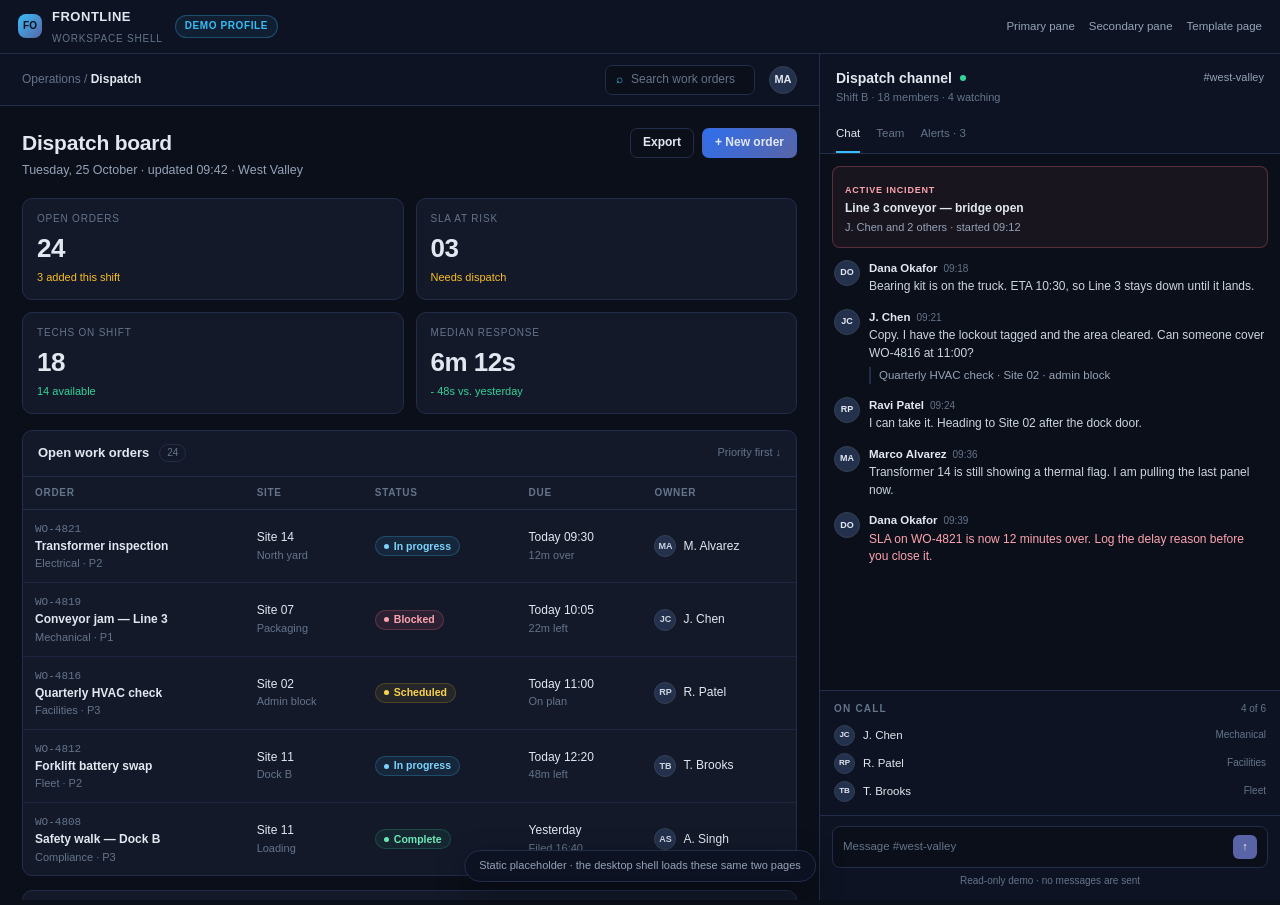
==== demo/index.html @ 97b9a89b "Add a Pages demo profile and a CI selector to build it The template needs a tenant-free way to exerc" ====
<!DOCTYPE html>
<html lang="en">
<head>
<meta charset="UTF-8">
<meta name="viewport" content="width=device-width, initial-scale=1.0">
<title>Frontline Workspace Shell — demo profile</title>
<meta name="description" content="A browser preview of the placeholder Power App used to test the Frontline Workspace Shell template.">
<link rel="stylesheet" href="demo.css">
</head>
<body class="preview-page">
<header class="preview-bar">
    <div class="brand">
        <span class="brand-mark">FO</span>
        <span>
            <span class="brand-name">FRONTLINE</span><br>
            <span class="brand-sub">WORKSPACE SHELL</span>
        </span>
    </div>
    <span class="preview-pill">Demo profile</span>
    <div class="preview-links">
        <a href="primary.html">Primary pane</a>
        <a href="secondary.html">Secondary pane</a>
        <a href="../index.html">Template page</a>
    </div>
</header>
<main class="preview-frame">
    <div class="preview-primary"><iframe src="primary.html" title="Demo primary pane: dispatch board"></iframe></div>
    <div class="preview-secondary"><iframe src="secondary.html" title="Demo secondary pane: dispatch channel"></iframe></div>
</main>
<p class="preview-note">Static placeholder &middot; the desktop shell loads these same two pages</p>
</body>
</html>
---- demo/demo.css ----
:root {
    --bg: #0b0f19;
    --panel: #131929;
    --panel-2: #0d1322;
    --panel-3: #182136;
    --border: #222d4a;
    --ink: #e2e8f0;
    --muted: #94a3b8;
    --faint: #64748b;
    --accent: #38bdf8;
    --accent-2: #5964a6;
    --good: #34d399;
    --warn: #fbbf24;
    --bad: #fb7185;
}
* { margin: 0; padding: 0; box-sizing: border-box; }
html, body { min-height: 100%; }
body {
    font-family: -apple-system, BlinkMacSystemFont, "Segoe UI", Roboto, Helvetica, Arial, sans-serif;
    background: var(--bg);
    color: var(--ink);
    font-size: 14px;
    line-height: 1.45;
    -webkit-font-smoothing: antialiased;
}
a { color: var(--accent); text-decoration: none; }
a:hover { text-decoration: underline; }
button { font: inherit; }
.mono { font-family: ui-monospace, SFMono-Regular, Menlo, Consolas, monospace; }
.muted { color: var(--muted); }
.faint { color: var(--faint); }
.eyebrow {
    font-size: 10px; font-weight: 700; letter-spacing: .12em; text-transform: uppercase;
    color: var(--faint);
}

/* Primary pane: operations board */
.shell { display: flex; min-height: 100vh; }
.rail {
    width: 202px; flex: 0 0 202px; background: var(--panel-2); border-right: 1px solid var(--border);
    display: flex; flex-direction: column; padding: 20px 14px;
}
.brand { display: flex; align-items: center; gap: 10px; padding: 0 6px 22px; }
.brand-mark {
    width: 28px; height: 28px; border-radius: 8px;
    background: linear-gradient(135deg, var(--accent), var(--accent-2));
    display: grid; place-items: center; color: #06121f; font-weight: 900; font-size: 12px;
}
.brand-name { font-size: 13px; font-weight: 800; letter-spacing: .04em; }
.brand-sub { font-size: 10px; color: var(--faint); letter-spacing: .08em; }
.nav-label { padding: 12px 8px 6px; }
.nav { display: flex; flex-direction: column; gap: 2px; }
.nav-item {
    display: flex; align-items: center; gap: 10px; padding: 8px 10px; border-radius: 7px;
    color: var(--muted); font-size: 13px;
}
.nav-item .ico {
    width: 16px; height: 16px; border-radius: 4px; border: 1px solid #334155;
    display: grid; place-items: center; font-size: 9px; color: var(--faint);
}
.nav-item.active { background: rgba(56,189,248,.09); color: var(--ink); }
.nav-item.active .ico { border-color: var(--accent); color: var(--accent); }
.rail-foot { margin-top: auto; padding: 14px 8px 0; border-top: 1px solid var(--border); }
.shift { display: flex; align-items: center; gap: 8px; font-size: 12px; color: var(--muted); }
.shift-dot { width: 7px; height: 7px; border-radius: 50%; background: var(--good); box-shadow: 0 0 0 3px rgba(52,211,153,.12); }
.rail-foot .faint { font-size: 11px; margin-top: 4px; }

.workspace { flex: 1; min-width: 0; display: flex; flex-direction: column; }
.topbar {
    height: 52px; flex: 0 0 52px; border-bottom: 1px solid var(--border);
    display: flex; align-items: center; gap: 14px; padding: 0 22px; background: var(--panel-2);
}
.crumb { font-size: 12px; color: var(--faint); }
.crumb strong { color: var(--ink); font-weight: 600; }
.top-search {
    margin-left: auto; width: 210px; max-width: 34vw; height: 30px; border-radius: 7px;
    border: 1px solid var(--border); background: var(--bg); display: flex; align-items: center;
    gap: 8px; padding: 0 10px; color: var(--faint); font-size: 12px;
}
.top-search span:first-child { color: var(--accent); }
.avatar {
    width: 28px; height: 28px; border-radius: 50%; background: #24314d; color: var(--ink);
    display: grid; place-items: center; font-size: 11px; font-weight: 700;
    border: 1px solid #334155;
}
.content { padding: 22px; overflow: auto; }
.page-head { display: flex; align-items: flex-start; gap: 16px; margin-bottom: 18px; }
.page-head h1 { font-size: 21px; font-weight: 700; letter-spacing: -.01em; }
.page-head p { color: var(--muted); font-size: 12.5px; margin-top: 3px; }
.page-actions { margin-left: auto; display: flex; gap: 8px; }
.btn {
    display: inline-flex; align-items: center; gap: 6px; height: 30px; padding: 0 12px;
    border-radius: 7px; border: 1px solid var(--border); background: var(--panel);
    color: var(--ink); font-size: 12px; font-weight: 600; cursor: default;
}
.btn.primary { background: linear-gradient(135deg, #2f6fed, #5964a6); border-color: transparent; }
.btn.ghost { background: transparent; }

.metrics { display: grid; grid-template-columns: repeat(4, minmax(0, 1fr)); gap: 12px; margin-bottom: 16px; }
.metric {
    background: var(--panel); border: 1px solid var(--border); border-radius: 10px; padding: 13px 14px;
    min-width: 0;
}
.metric .label { font-size: 10px; letter-spacing: .08em; text-transform: uppercase; color: var(--faint); }
.metric .value { font-size: 26px; font-weight: 750; letter-spacing: -.02em; margin-top: 4px; }
.metric .delta { font-size: 11px; margin-top: 2px; color: var(--muted); }
.metric .delta.up { color: var(--warn); }
.metric .delta.good { color: var(--good); }
.columns { display: grid; grid-template-columns: minmax(0, 1.65fr) minmax(220px, .85fr); gap: 14px; align-items: start; }
.card { background: var(--panel); border: 1px solid var(--border); border-radius: 10px; min-width: 0; }
.card-head { display: flex; align-items: center; gap: 10px; padding: 13px 15px; border-bottom: 1px solid var(--border); }
.card-head h2 { font-size: 13px; font-weight: 700; }
.card-head .count { font-size: 10px; color: var(--faint); border: 1px solid var(--border); border-radius: 999px; padding: 1px 7px; }
.card-head .more { margin-left: auto; color: var(--faint); font-size: 11px; }
.table { width: 100%; border-collapse: collapse; }
.table th {
    text-align: left; font-size: 10px; letter-spacing: .07em; text-transform: uppercase;
    color: var(--faint); font-weight: 600; padding: 9px 12px; border-bottom: 1px solid var(--border);
}
.table td { padding: 10px 12px; border-bottom: 1px solid rgba(34,45,74,.7); font-size: 12px; vertical-align: middle; }
.table tr:last-child td { border-bottom: 0; }
.table .id { color: var(--faint); font-size: 11px; }
.table .title { font-weight: 600; }
.table .sub { color: var(--faint); font-size: 11px; margin-top: 1px; }
.chip {
    display: inline-flex; align-items: center; gap: 5px; height: 20px; padding: 0 8px;
    border-radius: 999px; font-size: 10.5px; font-weight: 600; white-space: nowrap;
    border: 1px solid transparent;
}
.chip::before { content: ""; width: 5px; height: 5px; border-radius: 50%; background: currentColor; }
.chip.progress { color: #7dd3fc; background: rgba(56,189,248,.09); border-color: rgba(56,189,248,.25); }
.chip.blocked { color: #fda4af; background: rgba(251,113,133,.1); border-color: rgba(251,113,133,.25); }
.chip.scheduled { color: #fcd34d; background: rgba(251,191,36,.08); border-color: rgba(251,191,36,.2); }
.chip.done { color: #6ee7b7; background: rgba(52,211,153,.08); border-color: rgba(52,211,153,.2); }
.owner { display: flex; align-items: center; gap: 7px; white-space: nowrap; }
.owner-dot {
    width: 22px; height: 22px; border-radius: 50%; background: #24314d; color: #cbd5e1;
    display: grid; place-items: center; font-size: 9px; font-weight: 700; border: 1px solid #334155;
}
.stack { display: flex; flex-direction: column; gap: 14px; }
.watch-list { padding: 6px 15px 12px; }
.watch { padding: 10px 0; border-bottom: 1px solid rgba(34,45,74,.7); }
.watch:last-child { border-bottom: 0; }
.watch-top { display: flex; align-items: center; gap: 8px; font-size: 12px; }
.watch-top strong { font-weight: 600; }
.watch-top .time { margin-left: auto; font-size: 11px; color: var(--bad); font-weight: 600; }
.watch p { font-size: 11px; color: var(--faint); margin-top: 2px; }
.track { height: 4px; border-radius: 999px; background: #1e293b; margin-top: 7px; overflow: hidden; }
.track span { display: block; height: 100%; border-radius: inherit; background: var(--warn); }
.track span.bad { background: var(--bad); }
.note { padding: 13px 15px; font-size: 12px; color: var(--muted); }
.note strong { color: var(--ink); }
.note .who { display: block; margin-top: 7px; font-size: 11px; color: var(--faint); }

/* Secondary pane: dispatch channel */
.chat { min-height: 100vh; background: var(--bg); display: flex; flex-direction: column; }
.chat-head { padding: 14px 16px 0; border-bottom: 1px solid var(--border); background: var(--panel-2); }
.chat-title { display: flex; align-items: center; gap: 8px; }
.chat-title h1 { font-size: 14px; font-weight: 700; }
.online { width: 6px; height: 6px; border-radius: 50%; background: var(--good); }
.chat-sub { font-size: 11px; color: var(--faint); margin: 2px 0 12px; }
.tabs { display: flex; gap: 16px; }
.tab { padding: 7px 0 9px; font-size: 11.5px; color: var(--faint); border-bottom: 2px solid transparent; }
.tab.active { color: var(--ink); border-bottom-color: var(--accent); }
.pinned { margin: 12px 12px 0; padding: 11px 12px; border: 1px solid rgba(251,113,133,.28); background: rgba(251,113,133,.06); border-radius: 8px; }
.pinned .tag { font-size: 9px; letter-spacing: .09em; text-transform: uppercase; color: #fda4af; font-weight: 700; }
.pinned strong { display: block; font-size: 12px; margin-top: 2px; }
.pinned p { font-size: 11px; color: var(--muted); margin-top: 2px; }
.messages { flex: 1; padding: 12px 14px 6px; display: flex; flex-direction: column; gap: 13px; overflow: auto; }
.msg { display: flex; gap: 9px; }
.msg .avatar { width: 26px; height: 26px; flex: 0 0 26px; font-size: 9px; }
.msg-body { min-width: 0; }
.msg-meta { display: flex; align-items: baseline; gap: 6px; }
.msg-meta strong { font-size: 11.5px; }
.msg-meta .time { font-size: 10px; color: var(--faint); }
.msg p { font-size: 12px; color: #cbd5e1; margin-top: 2px; }
.msg .quote { border-left: 2px solid var(--border); padding-left: 8px; color: var(--muted); margin-top: 5px; font-size: 11.5px; }
.msg .alert { color: #fda4af; }
.composer { border-top: 1px solid var(--border); padding: 10px 12px 12px; background: var(--panel-2); }
.composer-box {
    border: 1px solid var(--border); background: var(--bg); border-radius: 8px; padding: 8px 10px;
    font-size: 11.5px; color: var(--faint); display: flex; align-items: center; gap: 8px;
}
.composer-box .send {
    margin-left: auto; width: 24px; height: 24px; border-radius: 6px; border: 0;
    background: var(--accent-2); color: #fff; display: grid; place-items: center; font-size: 11px;
}
.composer-note { font-size: 10px; color: var(--faint); margin-top: 6px; text-align: center; }
.oncall { border-top: 1px solid var(--border); padding: 11px 14px 13px; background: var(--panel-2); }
.oncall-head { display: flex; align-items: center; margin-bottom: 8px; }
.oncall-head .eyebrow { margin-right: auto; }
.oncall-head span:last-child { font-size: 10px; color: var(--faint); }
.people { display: flex; flex-direction: column; gap: 7px; }
.person { display: flex; align-items: center; gap: 8px; font-size: 11.5px; }
.person .avatar { width: 21px; height: 21px; font-size: 8px; border-radius: 50%; }
.person .role { margin-left: auto; font-size: 10px; color: var(--faint); }

/* Demo index: a browser-side preview of the two panes */
.preview-page { height: 100vh; display: flex; flex-direction: column; overflow: hidden; }
.preview-bar {
    flex: 0 0 54px; display: flex; align-items: center; gap: 12px; padding: 0 18px;
    border-bottom: 1px solid var(--border); background: var(--panel-2);
}
.preview-bar .brand { padding: 0; }
.preview-bar .brand-mark { width: 24px; height: 24px; font-size: 10px; }
.preview-pill {
    font-size: 10px; color: var(--accent); border: 1px solid rgba(56,189,248,.3);
    background: rgba(56,189,248,.07); border-radius: 999px; padding: 3px 9px;
    letter-spacing: .06em; text-transform: uppercase; font-weight: 700;
}
.preview-links { margin-left: auto; display: flex; gap: 14px; font-size: 11.5px; color: var(--faint); }
.preview-links a { color: var(--muted); }
.preview-frame { flex: 1; display: flex; gap: 1px; min-height: 0; background: var(--border); }
.preview-frame iframe { border: 0; background: var(--bg); height: 100%; width: 100%; }
.preview-primary { flex: 1 1 auto; min-width: 0; }
.preview-secondary { flex: 0 0 38%; max-width: 460px; min-width: 280px; }
.preview-note {
    position: fixed; left: 50%; bottom: 18px; transform: translateX(-50%);
    background: rgba(13,19,34,.94); border: 1px solid var(--border); border-radius: 999px;
    padding: 7px 14px; font-size: 11px; color: var(--muted); box-shadow: 0 10px 30px rgba(0,0,0,.35);
    white-space: nowrap;
}

@media (max-width: 880px) {
    .rail { display: none; }
    .metrics { grid-template-columns: repeat(2, minmax(0, 1fr)); }
    .columns { grid-template-columns: 1fr; }
    .top-search { width: 150px; }
}
@media (max-width: 600px) {
    .content { padding: 16px; }
    .topbar { padding: 0 16px; }
    .top-search, .crumb span { display: none; }
    .page-head { flex-wrap: wrap; }
    .page-actions { width: 100%; margin-left: 0; }
    .metrics { gap: 8px; }
    .metric .value { font-size: 21px; }
    .table th:nth-child(2), .table td:nth-child(2),
    .table th:nth-child(5), .table td:nth-child(5) { display: none; }
    .preview-frame { flex-direction: column; }
    .preview-secondary { flex: 1 1 55%; max-width: none; min-width: 0; }
    .preview-links { display: none; }
    .preview-note { bottom: 10px; font-size: 10px; }
}
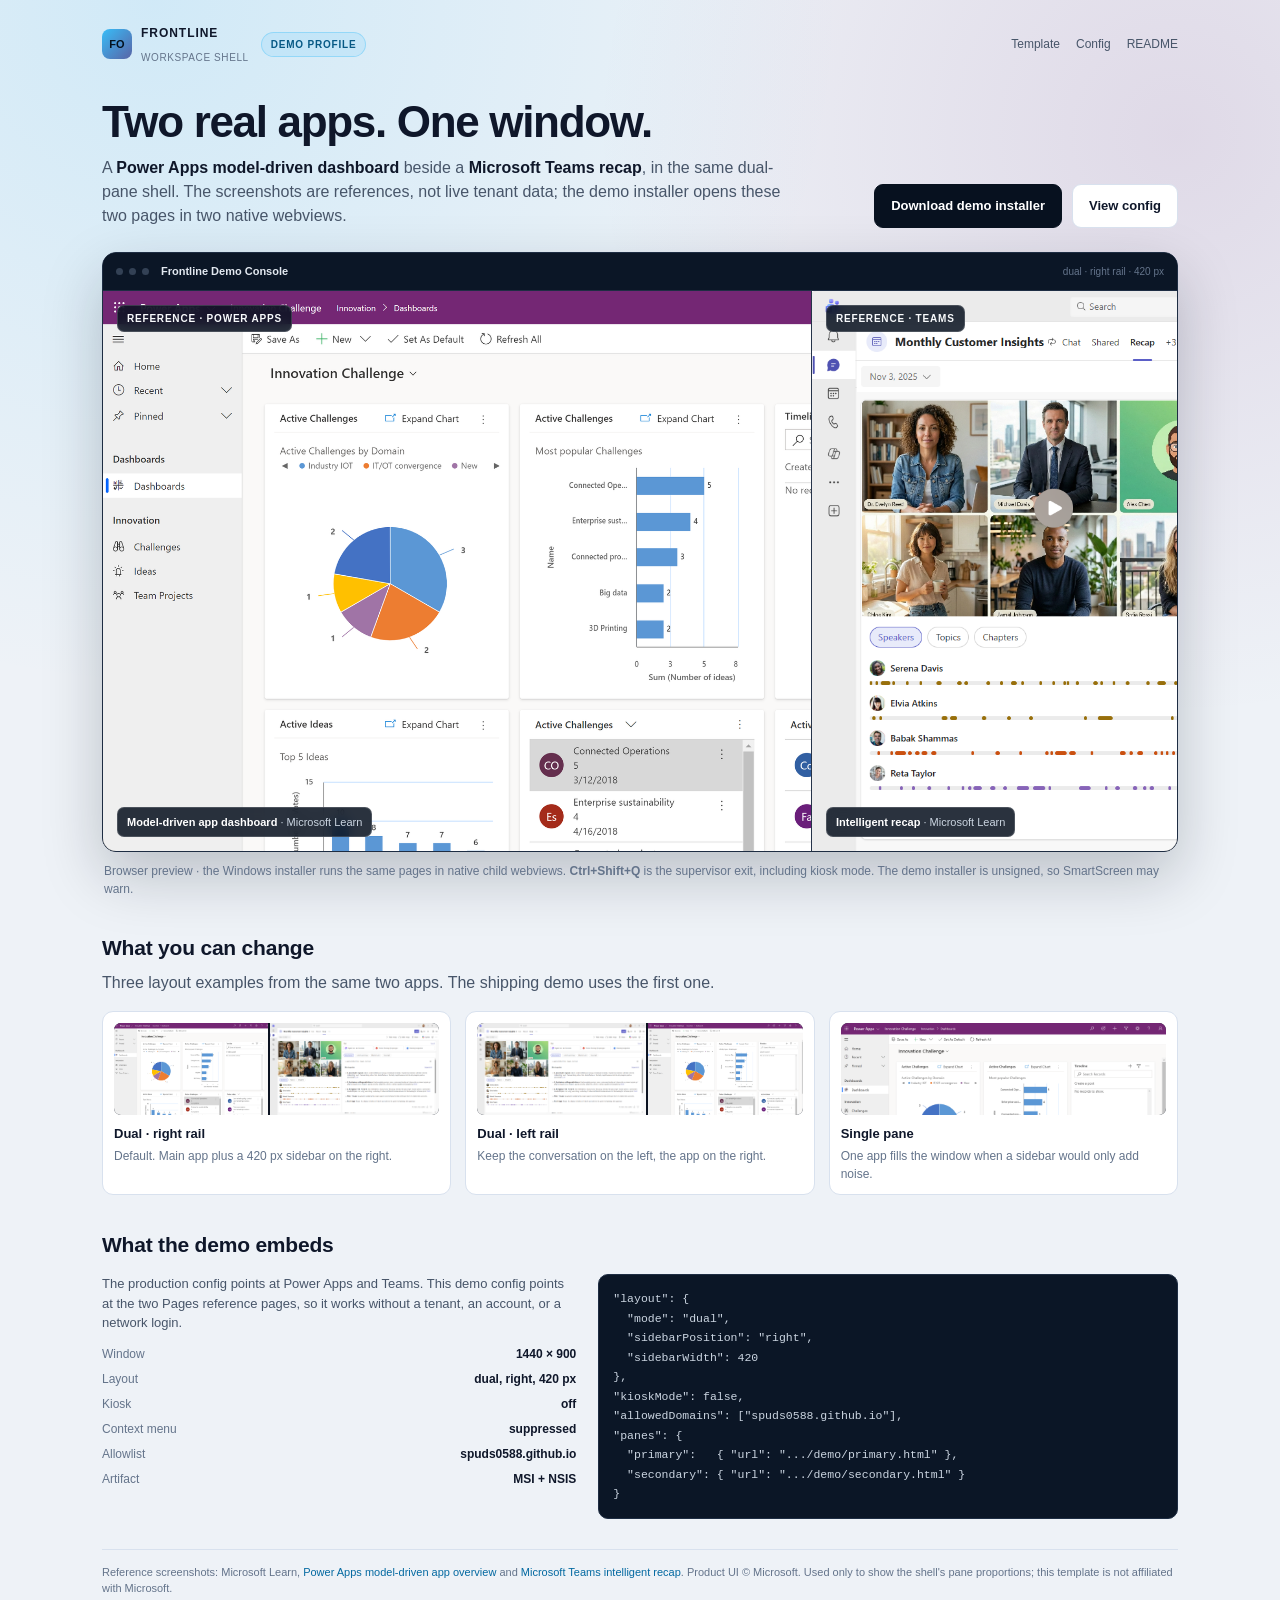
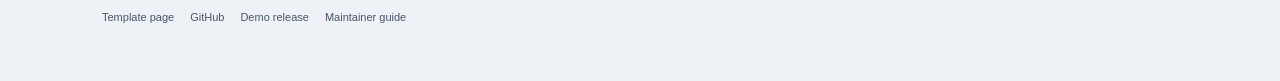
==== commit b60d7551: "Rebuild the demo around real product references Replace the synthetic panes with labeled Microsoft L" ====
--- a/demo/index.html
+++ b/demo/index.html
@@ -4,11 +4,11 @@
 <meta charset="UTF-8">
 <meta name="viewport" content="width=device-width, initial-scale=1.0">
 <title>Frontline Workspace Shell — demo profile</title>
-<meta name="description" content="A browser preview of the placeholder Power App used to test the Frontline Workspace Shell template.">
+<meta name="description" content="See a Power Apps dashboard and Microsoft Teams side by side in the Frontline Workspace Shell demo, then download the Windows installer built by GitHub Actions.">
 <link rel="stylesheet" href="demo.css">
 </head>
-<body class="preview-page">
-<header class="preview-bar">
+<body class="demo-page">
+<header class="demo-bar">
     <div class="brand">
         <span class="brand-mark">FO</span>
         <span>
@@ -16,17 +16,120 @@
             <span class="brand-sub">WORKSPACE SHELL</span>
         </span>
     </div>
-    <span class="preview-pill">Demo profile</span>
-    <div class="preview-links">
-        <a href="primary.html">Primary pane</a>
-        <a href="secondary.html">Secondary pane</a>
-        <a href="../index.html">Template page</a>
+    <span class="demo-pill">Demo profile</span>
+    <nav class="demo-nav" aria-label="Demo links">
+        <a href="../">Template</a>
+        <a href="https://github.com/Spuds0588/Powerapp-Frontline-Workspace-Shell/blob/main/config.demo.json">Config</a>
+        <a href="https://github.com/Spuds0588/Powerapp-Frontline-Workspace-Shell/blob/main/README.md">README</a>
+    </nav>
+</header>
+
+<main class="demo-main">
+    <section class="demo-intro">
+        <div>
+            <h1>Two real apps. One window.</h1>
+            <p class="lede">A <strong>Power Apps model-driven dashboard</strong> beside a
+                <strong>Microsoft Teams recap</strong>, in the same dual-pane shell. The screenshots are
+                references, not live tenant data; the demo installer opens these two pages in two native
+                webviews.</p>
+        </div>
+        <div class="actions">
+            <a class="btn primary" href="https://github.com/Spuds0588/Powerapp-Frontline-Workspace-Shell/releases/tag/demo-latest">Download demo installer</a>
+            <a class="btn" href="https://github.com/Spuds0588/Powerapp-Frontline-Workspace-Shell/blob/main/config.demo.json">View config</a>
+        </div>
+    </section>
+
+    <section class="desktop" aria-label="Browser preview of the dual-pane demo">
+        <div class="desktop-bar">
+            <span class="dot"></span><span class="dot"></span><span class="dot"></span>
+            <span class="desktop-title">Frontline Demo Console</span>
+            <span class="desktop-meta">dual &middot; right rail &middot; 420 px</span>
+        </div>
+        <div class="desktop-body">
+            <iframe src="primary.html" title="Primary pane: Power Apps reference dashboard" loading="lazy"></iframe>
+            <iframe src="secondary.html" title="Secondary pane: Microsoft Teams reference recap" loading="lazy"></iframe>
+        </div>
+    </section>
+    <p class="desktop-note">Browser preview &middot; the Windows installer runs the same pages in native
+        child webviews. <strong>Ctrl+Shift+Q</strong> is the supervisor exit, including kiosk mode.
+        The demo installer is unsigned, so SmartScreen may warn.</p>
+
+    <h2>What you can change</h2>
+    <p>Three layout examples from the same two apps. The shipping demo uses the first one.</p>
+    <div class="options">
+        <article class="option">
+            <div class="mini" aria-hidden="true">
+                <img class="main" src="shots/model-app-sample.png" alt="">
+                <img class="side" src="shots/teams-recap.png" alt="">
+            </div>
+            <div>
+                <h3>Dual &middot; right rail</h3>
+                <p>Default. Main app plus a 420 px sidebar on the right.</p>
+            </div>
+        </article>
+        <article class="option">
+            <div class="mini left" aria-hidden="true">
+                <img class="main" src="shots/model-app-sample.png" alt="">
+                <img class="side" src="shots/teams-recap.png" alt="">
+            </div>
+            <div>
+                <h3>Dual &middot; left rail</h3>
+                <p>Keep the conversation on the left, the app on the right.</p>
+            </div>
+        </article>
+        <article class="option">
+            <div class="mini single" aria-hidden="true">
+                <img class="main" src="shots/model-app-sample.png" alt="">
+                <img class="side" src="shots/teams-recap.png" alt="">
+            </div>
+            <div>
+                <h3>Single pane</h3>
+                <p>One app fills the window when a sidebar would only add noise.</p>
+            </div>
+        </article>
     </div>
-</header>
-<main class="preview-frame">
-    <div class="preview-primary"><iframe src="primary.html" title="Demo primary pane: dispatch board"></iframe></div>
-    <div class="preview-secondary"><iframe src="secondary.html" title="Demo secondary pane: dispatch channel"></iframe></div>
+
+    <h2>What the demo embeds</h2>
+    <div class="config">
+        <div>
+            <p>The production config points at Power Apps and Teams. This demo config points at the two
+                Pages reference pages, so it works without a tenant, an account, or a network login.</p>
+            <dl>
+                <dt>Window</dt><dd>1440 &times; 900</dd>
+                <dt>Layout</dt><dd>dual, right, 420 px</dd>
+                <dt>Kiosk</dt><dd>off</dd>
+                <dt>Context menu</dt><dd>suppressed</dd>
+                <dt>Allowlist</dt><dd>spuds0588.github.io</dd>
+                <dt>Artifact</dt><dd>MSI + NSIS</dd>
+            </dl>
+        </div>
+<pre><code>"layout": {
+  "mode": "dual",
+  "sidebarPosition": "right",
+  "sidebarWidth": 420
+},
+"kioskMode": false,
+"allowedDomains": ["spuds0588.github.io"],
+"panes": {
+  "primary":   { "url": ".../demo/primary.html" },
+  "secondary": { "url": ".../demo/secondary.html" }
+}</code></pre>
+    </div>
+
+    <footer class="attribution">
+        <p>Reference screenshots: Microsoft Learn,
+            <a href="https://learn.microsoft.com/en-us/power-apps/maker/model-driven-apps/model-driven-app-overview" rel="noopener">Power Apps model-driven app overview</a>
+            and
+            <a href="https://learn.microsoft.com/en-us/microsoftteams/intelligent-recap-calls-meetings" rel="noopener">Microsoft Teams intelligent recap</a>.
+            Product UI &copy; Microsoft. Used only to show the shell's pane proportions; this template is
+            not affiliated with Microsoft.</p>
+        <div class="demo-footer">
+            <a href="../">Template page</a>
+            <a href="https://github.com/Spuds0588/Powerapp-Frontline-Workspace-Shell">GitHub</a>
+            <a href="https://github.com/Spuds0588/Powerapp-Frontline-Workspace-Shell/releases/tag/demo-latest">Demo release</a>
+            <a href="https://github.com/Spuds0588/Powerapp-Frontline-Workspace-Shell/blob/main/agents.md">Maintainer guide</a>
+        </div>
+    </footer>
 </main>
-<p class="preview-note">Static placeholder &middot; the desktop shell loads these same two pages</p>
 </body>
 </html>
--- a/demo/demo.css
+++ b/demo/demo.css
@@ -1,17 +1,15 @@
 :root {
-    --bg: #0b0f19;
-    --panel: #131929;
-    --panel-2: #0d1322;
-    --panel-3: #182136;
-    --border: #222d4a;
-    --ink: #e2e8f0;
-    --muted: #94a3b8;
+    --bg: #eef2f7;
+    --surface: #ffffff;
+    --ink: #0f172a;
+    --muted: #475569;
     --faint: #64748b;
-    --accent: #38bdf8;
-    --accent-2: #5964a6;
-    --good: #34d399;
-    --warn: #fbbf24;
-    --bad: #fb7185;
+    --line: #d8e1ee;
+    --navy: #07111f;
+    --navy-2: #101c30;
+    --cyan: #38bdf8;
+    --purple: #742774;
+    --teams: #5b5fc7;
 }
 * { margin: 0; padding: 0; box-sizing: border-box; }
 html, body { min-height: 100%; }
@@ -19,226 +17,263 @@
     font-family: -apple-system, BlinkMacSystemFont, "Segoe UI", Roboto, Helvetica, Arial, sans-serif;
     background: var(--bg);
     color: var(--ink);
-    font-size: 14px;
-    line-height: 1.45;
+    line-height: 1.5;
     -webkit-font-smoothing: antialiased;
 }
-a { color: var(--accent); text-decoration: none; }
+a { color: #0369a1; text-decoration: none; }
 a:hover { text-decoration: underline; }
-button { font: inherit; }
-.mono { font-family: ui-monospace, SFMono-Regular, Menlo, Consolas, monospace; }
-.muted { color: var(--muted); }
-.faint { color: var(--faint); }
-.eyebrow {
-    font-size: 10px; font-weight: 700; letter-spacing: .12em; text-transform: uppercase;
+img { display: block; }
+code {
+    font-family: ui-monospace, SFMono-Regular, Menlo, Consolas, monospace;
+    font-size: .92em;
+    background: #e8eef7;
+    border-radius: 4px;
+    padding: 1px 5px;
+}
+
+/* Screenshot panes loaded by the desktop shell. */
+.reference-page { height: 100vh; overflow: hidden; background: #000; }
+.reference { position: relative; width: 100%; height: 100%; }
+.reference img {
+    width: 100%;
+    height: 100%;
+    object-fit: cover;
+    object-position: left top;
+}
+.reference-tag,
+.reference-caption {
+    position: absolute;
+    left: 14px;
+    max-width: calc(100% - 28px);
+    background: rgba(7, 17, 31, .86);
+    color: #f8fafc;
+    border: 1px solid rgba(255, 255, 255, .16);
+    border-radius: 7px;
+    backdrop-filter: blur(6px);
+}
+.reference-tag {
+    top: 14px;
+    padding: 5px 9px;
+    font-size: 10px;
+    font-weight: 700;
+    letter-spacing: .08em;
+    text-transform: uppercase;
+}
+.reference-caption {
+    bottom: 14px;
+    padding: 6px 9px;
+    font-size: 11px;
+    color: #cbd5e1;
+}
+.reference-caption strong { color: #fff; font-weight: 600; }
+
+/* Browser preview of the shell. */
+.demo-page {
+    min-height: 100vh;
+    background:
+        radial-gradient(circle at 12% 0%, rgba(56, 189, 248, .16), transparent 34%),
+        radial-gradient(circle at 92% 8%, rgba(116, 39, 116, .12), transparent 30%),
+        var(--bg);
+}
+.demo-bar {
+    display: flex;
+    align-items: center;
+    gap: 12px;
+    max-width: 1120px;
+    margin: 0 auto;
+    padding: 20px 22px;
+}
+.brand { display: flex; align-items: center; gap: 9px; }
+.brand-mark {
+    width: 30px;
+    height: 30px;
+    border-radius: 8px;
+    background: linear-gradient(135deg, var(--cyan), #5964a6);
+    color: #04121f;
+    display: grid;
+    place-items: center;
+    font-size: 11px;
+    font-weight: 900;
+}
+.brand-name { font-size: 12px; font-weight: 800; letter-spacing: .08em; }
+.brand-sub { font-size: 10px; color: var(--faint); letter-spacing: .06em; }
+.demo-pill {
+    font-size: 10px;
+    font-weight: 700;
+    letter-spacing: .08em;
+    text-transform: uppercase;
+    color: #075985;
+    background: rgba(56, 189, 248, .12);
+    border: 1px solid rgba(56, 189, 248, .35);
+    border-radius: 999px;
+    padding: 4px 9px;
+}
+.demo-nav { margin-left: auto; display: flex; gap: 16px; font-size: 12px; }
+.demo-nav a { color: var(--muted); }
+
+.demo-main { max-width: 1120px; margin: 0 auto; padding: 10px 22px 56px; }
+.demo-intro {
+    display: grid;
+    grid-template-columns: minmax(0, 1fr) auto;
+    gap: 24px;
+    align-items: end;
+    margin-bottom: 24px;
+}
+h1 { font-size: clamp(30px, 5vw, 44px); line-height: 1.08; letter-spacing: -.03em; margin-bottom: 10px; }
+.lede { max-width: 680px; color: var(--muted); font-size: 16px; }
+.lede strong { color: var(--ink); }
+.actions { display: flex; flex-wrap: wrap; gap: 10px; justify-content: flex-end; }
+.btn {
+    display: inline-flex;
+    align-items: center;
+    justify-content: center;
+    gap: 6px;
+    padding: 11px 16px;
+    border-radius: 9px;
+    border: 1px solid var(--line);
+    background: var(--surface);
+    color: var(--ink);
+    font-size: 13px;
+    font-weight: 650;
+    text-decoration: none;
+    white-space: nowrap;
+}
+.btn:hover { text-decoration: none; border-color: #9db4d2; }
+.btn.primary { background: var(--navy); border-color: var(--navy); color: #fff; }
+.btn.primary:hover { background: var(--navy-2); }
+
+.desktop {
+    border-radius: 14px;
+    overflow: hidden;
+    background: var(--navy);
+    border: 1px solid #1e2d43;
+    box-shadow: 0 24px 60px rgba(7, 17, 31, .22);
+}
+.desktop-bar {
+    display: flex;
+    align-items: center;
+    gap: 6px;
+    height: 38px;
+    padding: 0 13px;
+    background: #0b1626;
+    border-bottom: 1px solid #1e2d43;
+    color: #94a3b8;
+}
+.dot { width: 7px; height: 7px; border-radius: 50%; background: #334155; }
+.desktop-title {
+    margin-left: 6px;
+    color: #e2e8f0;
+    font-size: 11px;
+    font-weight: 600;
+    white-space: nowrap;
+    overflow: hidden;
+    text-overflow: ellipsis;
+}
+.desktop-meta { margin-left: auto; font-size: 10px; color: #64748b; white-space: nowrap; }
+.desktop-body {
+    display: grid;
+    grid-template-columns: minmax(0, 1fr) 34%;
+    gap: 1px;
+    height: clamp(320px, 52vw, 560px);
+    background: #26344a;
+}
+.desktop-body iframe { width: 100%; height: 100%; border: 0; display: block; background: #fff; }
+.desktop-note { margin: 10px 2px 0; font-size: 12px; color: var(--faint); }
+
+h2 { font-size: 21px; letter-spacing: -.01em; margin: 34px 0 8px; }
+p { color: var(--muted); }
+.options {
+    display: grid;
+    grid-template-columns: repeat(3, minmax(0, 1fr));
+    gap: 14px;
+    margin-top: 16px;
+}
+.option {
+    background: var(--surface);
+    border: 1px solid var(--line);
+    border-radius: 11px;
+    padding: 11px;
+}
+.option h3 { font-size: 13px; margin-bottom: 3px; }
+.option p { font-size: 12px; color: var(--faint); }
+.mini {
+    display: flex;
+    gap: 2px;
+    height: 92px;
+    background: #0b1220;
+    border-radius: 7px;
+    overflow: hidden;
+    margin-bottom: 9px;
+}
+.mini img { width: 100%; height: 100%; object-fit: cover; object-position: left top; }
+.mini .main { flex: 1; min-width: 0; }
+.mini .side { flex: 0 0 34%; }
+.mini.left .side { order: -1; }
+.mini.single .side { display: none; }
+
+.config {
+    display: grid;
+    grid-template-columns: minmax(0, .9fr) minmax(0, 1.1fr);
+    gap: 22px;
+    align-items: start;
+    margin-top: 14px;
+}
+.config p { margin-bottom: 10px; font-size: 13px; }
+pre {
+    background: #0b1626;
+    border: 1px solid #1e2d43;
+    border-radius: 10px;
+    padding: 14px;
+    overflow-x: auto;
+    line-height: 1.5;
+}
+pre code {
+    background: none;
+    padding: 0;
+    color: #cbd5e1;
+    font-size: 11.5px;
+    white-space: pre;
+}
+dl {
+    display: grid;
+    grid-template-columns: auto minmax(0, 1fr);
+    gap: 7px 16px;
+    margin-top: 12px;
+    font-size: 12px;
+}
+dt { color: var(--faint); }
+dd { color: var(--ink); font-weight: 600; text-align: right; }
+
+.attribution {
+    margin-top: 30px;
+    padding-top: 14px;
+    border-top: 1px solid var(--line);
+    font-size: 11px;
     color: var(--faint);
 }
-
-/* Primary pane: operations board */
-.shell { display: flex; min-height: 100vh; }
-.rail {
-    width: 202px; flex: 0 0 202px; background: var(--panel-2); border-right: 1px solid var(--border);
-    display: flex; flex-direction: column; padding: 20px 14px;
-}
-.brand { display: flex; align-items: center; gap: 10px; padding: 0 6px 22px; }
-.brand-mark {
-    width: 28px; height: 28px; border-radius: 8px;
-    background: linear-gradient(135deg, var(--accent), var(--accent-2));
-    display: grid; place-items: center; color: #06121f; font-weight: 900; font-size: 12px;
-}
-.brand-name { font-size: 13px; font-weight: 800; letter-spacing: .04em; }
-.brand-sub { font-size: 10px; color: var(--faint); letter-spacing: .08em; }
-.nav-label { padding: 12px 8px 6px; }
-.nav { display: flex; flex-direction: column; gap: 2px; }
-.nav-item {
-    display: flex; align-items: center; gap: 10px; padding: 8px 10px; border-radius: 7px;
-    color: var(--muted); font-size: 13px;
-}
-.nav-item .ico {
-    width: 16px; height: 16px; border-radius: 4px; border: 1px solid #334155;
-    display: grid; place-items: center; font-size: 9px; color: var(--faint);
-}
-.nav-item.active { background: rgba(56,189,248,.09); color: var(--ink); }
-.nav-item.active .ico { border-color: var(--accent); color: var(--accent); }
-.rail-foot { margin-top: auto; padding: 14px 8px 0; border-top: 1px solid var(--border); }
-.shift { display: flex; align-items: center; gap: 8px; font-size: 12px; color: var(--muted); }
-.shift-dot { width: 7px; height: 7px; border-radius: 50%; background: var(--good); box-shadow: 0 0 0 3px rgba(52,211,153,.12); }
-.rail-foot .faint { font-size: 11px; margin-top: 4px; }
-
-.workspace { flex: 1; min-width: 0; display: flex; flex-direction: column; }
-.topbar {
-    height: 52px; flex: 0 0 52px; border-bottom: 1px solid var(--border);
-    display: flex; align-items: center; gap: 14px; padding: 0 22px; background: var(--panel-2);
-}
-.crumb { font-size: 12px; color: var(--faint); }
-.crumb strong { color: var(--ink); font-weight: 600; }
-.top-search {
-    margin-left: auto; width: 210px; max-width: 34vw; height: 30px; border-radius: 7px;
-    border: 1px solid var(--border); background: var(--bg); display: flex; align-items: center;
-    gap: 8px; padding: 0 10px; color: var(--faint); font-size: 12px;
-}
-.top-search span:first-child { color: var(--accent); }
-.avatar {
-    width: 28px; height: 28px; border-radius: 50%; background: #24314d; color: var(--ink);
-    display: grid; place-items: center; font-size: 11px; font-weight: 700;
-    border: 1px solid #334155;
-}
-.content { padding: 22px; overflow: auto; }
-.page-head { display: flex; align-items: flex-start; gap: 16px; margin-bottom: 18px; }
-.page-head h1 { font-size: 21px; font-weight: 700; letter-spacing: -.01em; }
-.page-head p { color: var(--muted); font-size: 12.5px; margin-top: 3px; }
-.page-actions { margin-left: auto; display: flex; gap: 8px; }
-.btn {
-    display: inline-flex; align-items: center; gap: 6px; height: 30px; padding: 0 12px;
-    border-radius: 7px; border: 1px solid var(--border); background: var(--panel);
-    color: var(--ink); font-size: 12px; font-weight: 600; cursor: default;
-}
-.btn.primary { background: linear-gradient(135deg, #2f6fed, #5964a6); border-color: transparent; }
-.btn.ghost { background: transparent; }
-
-.metrics { display: grid; grid-template-columns: repeat(4, minmax(0, 1fr)); gap: 12px; margin-bottom: 16px; }
-.metric {
-    background: var(--panel); border: 1px solid var(--border); border-radius: 10px; padding: 13px 14px;
-    min-width: 0;
-}
-.metric .label { font-size: 10px; letter-spacing: .08em; text-transform: uppercase; color: var(--faint); }
-.metric .value { font-size: 26px; font-weight: 750; letter-spacing: -.02em; margin-top: 4px; }
-.metric .delta { font-size: 11px; margin-top: 2px; color: var(--muted); }
-.metric .delta.up { color: var(--warn); }
-.metric .delta.good { color: var(--good); }
-.columns { display: grid; grid-template-columns: minmax(0, 1.65fr) minmax(220px, .85fr); gap: 14px; align-items: start; }
-.card { background: var(--panel); border: 1px solid var(--border); border-radius: 10px; min-width: 0; }
-.card-head { display: flex; align-items: center; gap: 10px; padding: 13px 15px; border-bottom: 1px solid var(--border); }
-.card-head h2 { font-size: 13px; font-weight: 700; }
-.card-head .count { font-size: 10px; color: var(--faint); border: 1px solid var(--border); border-radius: 999px; padding: 1px 7px; }
-.card-head .more { margin-left: auto; color: var(--faint); font-size: 11px; }
-.table { width: 100%; border-collapse: collapse; }
-.table th {
-    text-align: left; font-size: 10px; letter-spacing: .07em; text-transform: uppercase;
-    color: var(--faint); font-weight: 600; padding: 9px 12px; border-bottom: 1px solid var(--border);
-}
-.table td { padding: 10px 12px; border-bottom: 1px solid rgba(34,45,74,.7); font-size: 12px; vertical-align: middle; }
-.table tr:last-child td { border-bottom: 0; }
-.table .id { color: var(--faint); font-size: 11px; }
-.table .title { font-weight: 600; }
-.table .sub { color: var(--faint); font-size: 11px; margin-top: 1px; }
-.chip {
-    display: inline-flex; align-items: center; gap: 5px; height: 20px; padding: 0 8px;
-    border-radius: 999px; font-size: 10.5px; font-weight: 600; white-space: nowrap;
-    border: 1px solid transparent;
-}
-.chip::before { content: ""; width: 5px; height: 5px; border-radius: 50%; background: currentColor; }
-.chip.progress { color: #7dd3fc; background: rgba(56,189,248,.09); border-color: rgba(56,189,248,.25); }
-.chip.blocked { color: #fda4af; background: rgba(251,113,133,.1); border-color: rgba(251,113,133,.25); }
-.chip.scheduled { color: #fcd34d; background: rgba(251,191,36,.08); border-color: rgba(251,191,36,.2); }
-.chip.done { color: #6ee7b7; background: rgba(52,211,153,.08); border-color: rgba(52,211,153,.2); }
-.owner { display: flex; align-items: center; gap: 7px; white-space: nowrap; }
-.owner-dot {
-    width: 22px; height: 22px; border-radius: 50%; background: #24314d; color: #cbd5e1;
-    display: grid; place-items: center; font-size: 9px; font-weight: 700; border: 1px solid #334155;
-}
-.stack { display: flex; flex-direction: column; gap: 14px; }
-.watch-list { padding: 6px 15px 12px; }
-.watch { padding: 10px 0; border-bottom: 1px solid rgba(34,45,74,.7); }
-.watch:last-child { border-bottom: 0; }
-.watch-top { display: flex; align-items: center; gap: 8px; font-size: 12px; }
-.watch-top strong { font-weight: 600; }
-.watch-top .time { margin-left: auto; font-size: 11px; color: var(--bad); font-weight: 600; }
-.watch p { font-size: 11px; color: var(--faint); margin-top: 2px; }
-.track { height: 4px; border-radius: 999px; background: #1e293b; margin-top: 7px; overflow: hidden; }
-.track span { display: block; height: 100%; border-radius: inherit; background: var(--warn); }
-.track span.bad { background: var(--bad); }
-.note { padding: 13px 15px; font-size: 12px; color: var(--muted); }
-.note strong { color: var(--ink); }
-.note .who { display: block; margin-top: 7px; font-size: 11px; color: var(--faint); }
-
-/* Secondary pane: dispatch channel */
-.chat { min-height: 100vh; background: var(--bg); display: flex; flex-direction: column; }
-.chat-head { padding: 14px 16px 0; border-bottom: 1px solid var(--border); background: var(--panel-2); }
-.chat-title { display: flex; align-items: center; gap: 8px; }
-.chat-title h1 { font-size: 14px; font-weight: 700; }
-.online { width: 6px; height: 6px; border-radius: 50%; background: var(--good); }
-.chat-sub { font-size: 11px; color: var(--faint); margin: 2px 0 12px; }
-.tabs { display: flex; gap: 16px; }
-.tab { padding: 7px 0 9px; font-size: 11.5px; color: var(--faint); border-bottom: 2px solid transparent; }
-.tab.active { color: var(--ink); border-bottom-color: var(--accent); }
-.pinned { margin: 12px 12px 0; padding: 11px 12px; border: 1px solid rgba(251,113,133,.28); background: rgba(251,113,133,.06); border-radius: 8px; }
-.pinned .tag { font-size: 9px; letter-spacing: .09em; text-transform: uppercase; color: #fda4af; font-weight: 700; }
-.pinned strong { display: block; font-size: 12px; margin-top: 2px; }
-.pinned p { font-size: 11px; color: var(--muted); margin-top: 2px; }
-.messages { flex: 1; padding: 12px 14px 6px; display: flex; flex-direction: column; gap: 13px; overflow: auto; }
-.msg { display: flex; gap: 9px; }
-.msg .avatar { width: 26px; height: 26px; flex: 0 0 26px; font-size: 9px; }
-.msg-body { min-width: 0; }
-.msg-meta { display: flex; align-items: baseline; gap: 6px; }
-.msg-meta strong { font-size: 11.5px; }
-.msg-meta .time { font-size: 10px; color: var(--faint); }
-.msg p { font-size: 12px; color: #cbd5e1; margin-top: 2px; }
-.msg .quote { border-left: 2px solid var(--border); padding-left: 8px; color: var(--muted); margin-top: 5px; font-size: 11.5px; }
-.msg .alert { color: #fda4af; }
-.composer { border-top: 1px solid var(--border); padding: 10px 12px 12px; background: var(--panel-2); }
-.composer-box {
-    border: 1px solid var(--border); background: var(--bg); border-radius: 8px; padding: 8px 10px;
-    font-size: 11.5px; color: var(--faint); display: flex; align-items: center; gap: 8px;
-}
-.composer-box .send {
-    margin-left: auto; width: 24px; height: 24px; border-radius: 6px; border: 0;
-    background: var(--accent-2); color: #fff; display: grid; place-items: center; font-size: 11px;
-}
-.composer-note { font-size: 10px; color: var(--faint); margin-top: 6px; text-align: center; }
-.oncall { border-top: 1px solid var(--border); padding: 11px 14px 13px; background: var(--panel-2); }
-.oncall-head { display: flex; align-items: center; margin-bottom: 8px; }
-.oncall-head .eyebrow { margin-right: auto; }
-.oncall-head span:last-child { font-size: 10px; color: var(--faint); }
-.people { display: flex; flex-direction: column; gap: 7px; }
-.person { display: flex; align-items: center; gap: 8px; font-size: 11.5px; }
-.person .avatar { width: 21px; height: 21px; font-size: 8px; border-radius: 50%; }
-.person .role { margin-left: auto; font-size: 10px; color: var(--faint); }
-
-/* Demo index: a browser-side preview of the two panes */
-.preview-page { height: 100vh; display: flex; flex-direction: column; overflow: hidden; }
-.preview-bar {
-    flex: 0 0 54px; display: flex; align-items: center; gap: 12px; padding: 0 18px;
-    border-bottom: 1px solid var(--border); background: var(--panel-2);
-}
-.preview-bar .brand { padding: 0; }
-.preview-bar .brand-mark { width: 24px; height: 24px; font-size: 10px; }
-.preview-pill {
-    font-size: 10px; color: var(--accent); border: 1px solid rgba(56,189,248,.3);
-    background: rgba(56,189,248,.07); border-radius: 999px; padding: 3px 9px;
-    letter-spacing: .06em; text-transform: uppercase; font-weight: 700;
-}
-.preview-links { margin-left: auto; display: flex; gap: 14px; font-size: 11.5px; color: var(--faint); }
-.preview-links a { color: var(--muted); }
-.preview-frame { flex: 1; display: flex; gap: 1px; min-height: 0; background: var(--border); }
-.preview-frame iframe { border: 0; background: var(--bg); height: 100%; width: 100%; }
-.preview-primary { flex: 1 1 auto; min-width: 0; }
-.preview-secondary { flex: 0 0 38%; max-width: 460px; min-width: 280px; }
-.preview-note {
-    position: fixed; left: 50%; bottom: 18px; transform: translateX(-50%);
-    background: rgba(13,19,34,.94); border: 1px solid var(--border); border-radius: 999px;
-    padding: 7px 14px; font-size: 11px; color: var(--muted); box-shadow: 0 10px 30px rgba(0,0,0,.35);
-    white-space: nowrap;
-}
-
-@media (max-width: 880px) {
-    .rail { display: none; }
-    .metrics { grid-template-columns: repeat(2, minmax(0, 1fr)); }
-    .columns { grid-template-columns: 1fr; }
-    .top-search { width: 150px; }
-}
-@media (max-width: 600px) {
-    .content { padding: 16px; }
-    .topbar { padding: 0 16px; }
-    .top-search, .crumb span { display: none; }
-    .page-head { flex-wrap: wrap; }
-    .page-actions { width: 100%; margin-left: 0; }
-    .metrics { gap: 8px; }
-    .metric .value { font-size: 21px; }
-    .table th:nth-child(2), .table td:nth-child(2),
-    .table th:nth-child(5), .table td:nth-child(5) { display: none; }
-    .preview-frame { flex-direction: column; }
-    .preview-secondary { flex: 1 1 55%; max-width: none; min-width: 0; }
-    .preview-links { display: none; }
-    .preview-note { bottom: 10px; font-size: 10px; }
-}
+.attribution p { font-size: 11px; color: var(--faint); margin-bottom: 5px; }
+.demo-footer {
+    display: flex;
+    flex-wrap: wrap;
+    gap: 8px 16px;
+    margin-top: 12px;
+    font-size: 11px;
+}
+.demo-footer a { color: var(--muted); }
+
+@media (max-width: 820px) {
+    .demo-intro { grid-template-columns: 1fr; align-items: start; }
+    .actions { justify-content: flex-start; }
+    .desktop-meta { display: none; }
+}
+@media (max-width: 700px) {
+    .demo-main { padding: 6px 14px 40px; }
+    .demo-bar { padding: 16px 14px; }
+    .demo-nav { gap: 10px; }
+    .demo-nav a:first-child { display: none; }
+    .desktop-body { grid-template-columns: minmax(0, 1fr) 37%; height: 300px; }
+    .options { grid-template-columns: 1fr; }
+    .config { grid-template-columns: 1fr; }
+    .option { display: grid; grid-template-columns: 120px minmax(0, 1fr); gap: 10px; align-items: center; }
+    .mini { margin-bottom: 0; }
+}
